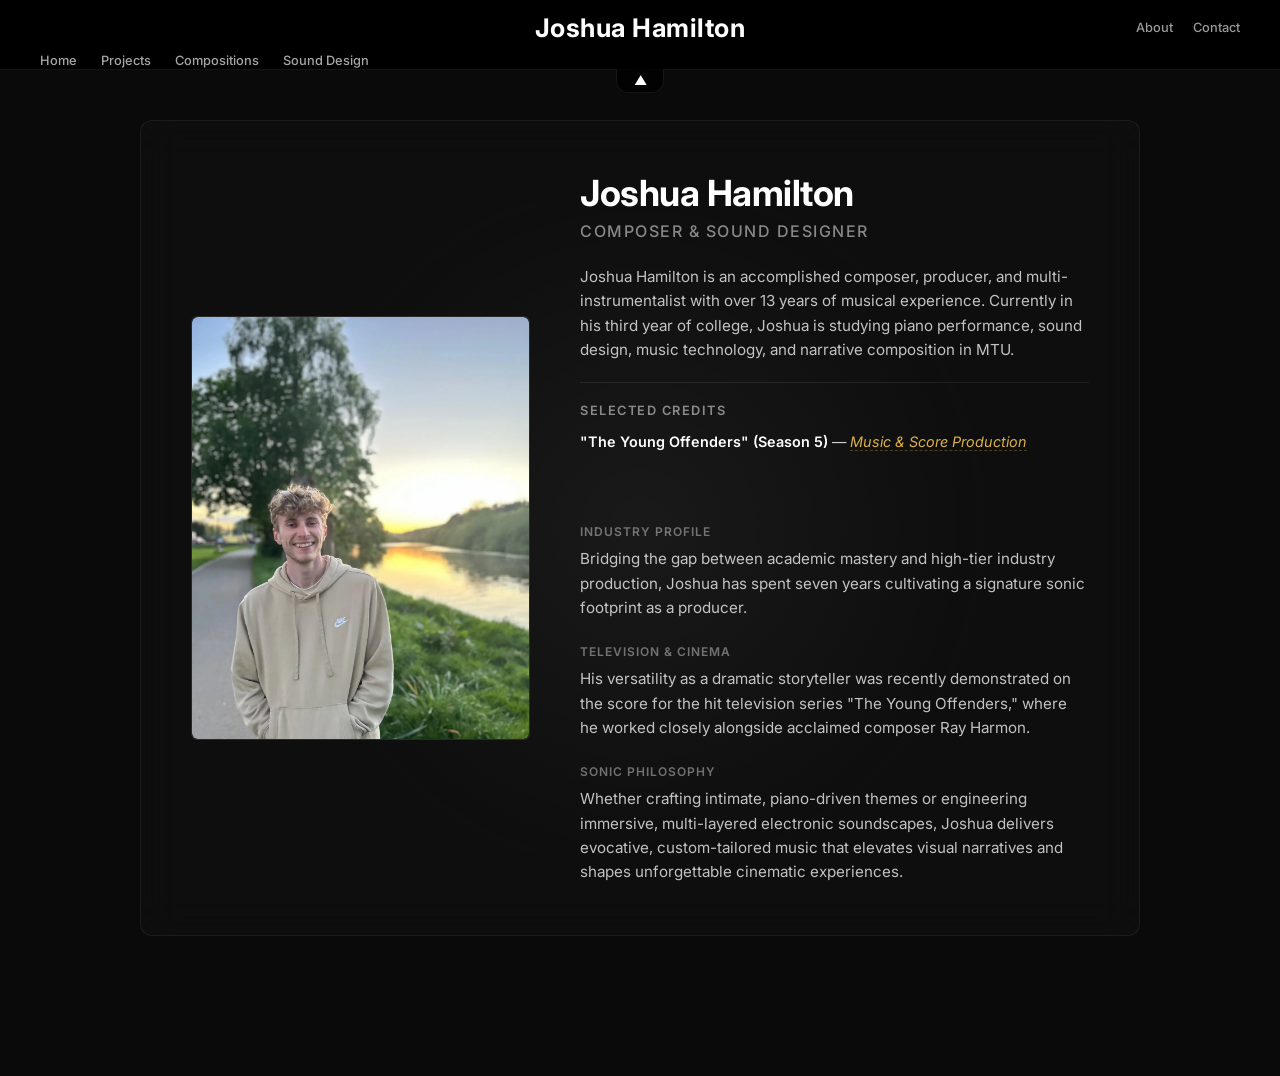
==== htmls/about.html @ 38f4ca74 "Fully Functioning Site All bugs seem to be cleared, and layout is exactly as desired." ====
<!DOCTYPE html>
<html lang="en">
<head>
    <meta charset="UTF-8">
    <meta name="viewport" content="width=device-width, initial-scale=1.0">
    <title>About | Joshua Hamilton</title>
    <link rel="preconnect" href="https://fonts.googleapis.com">
    <link rel="preconnect" href="https://fonts.gstatic.com" crossorigin>
    <link href="https://fonts.googleapis.com/css2?family=Inter:wght@400;500;600;700&display=swap" rel="stylesheet">
    <link rel="stylesheet" href="../css/styles.css">
    <style>
        .profile-image-portrait {
            width: 100%;
            height: 100%;
            object-fit: cover;
            border-radius: 6px;
            display: block;
        }

        /* -------------------------------------------------------------
           ISOLATED DROPDOWN SYSTEM: Zero Horizontal Bleeding
        ------------------------------------------------------------- */
        .dropdown-group {
            position: relative;
            display: inline-block;
        }

        #manual-header-toggle {
            transition: opacity 0.2s ease, visibility 0.2s ease;
        }

        /* -------------------------------------------------------------
           PROFILE CONTENT CARD LAYOUT
        ------------------------------------------------------------- */
        .about-credits-section {
            margin-top: 20px;
            margin-bottom: 72px;
            padding-top: 20px;
            border-top: 1px solid rgba(255, 255, 255, 0.08);
        }
        .about-credits-section h3 {
            font-size: 0.8rem;
            font-weight: 600;
            text-transform: uppercase;
            letter-spacing: 1.5px;
            color: rgba(255, 255, 255, 0.5);
            margin-bottom: 14px;
        }
        .credits-list {
            list-style: none;
            padding: 0;
            margin: 0;
            display: flex;
            flex-direction: column;
            gap: 10px;
        }
        .credits-list li {
            font-size: 0.9rem;
            color: rgba(255, 255, 255, 0.8);
            line-height: 1.4;
        }
        .credits-list strong {
            color: #ffffff;
            font-weight: 600;
        }
        .credits-list em {
            color: rgba(255, 255, 255, 0.6);
            font-style: italic;
        }

        .credit-link {
            color: #dbb04a;
            font-style: italic;
            text-decoration: none;
            border-bottom: 1px dashed rgba(219, 176, 74, 0.3);
            transition: color 0.2s ease, border-color 0.2s ease;
        }
        .credit-link:hover {
            color: #ffe082;
            border-bottom: 1px solid #ffe082;
        }
    </style>
</head>
<body>

<header id="site-navigation">
    <div class="nav-top-row">
        <a href="../home.html" class="logo" style="text-decoration: none; font-weight: 700;">Joshua Hamilton</a>
        <div class="header-actions">
            <a href="./about.html" class="action-btn" id="btn-about" style="text-decoration: none; line-height: normal; display: flex; align-items: center; color: #ffffff;">About</a>
            <a href="./contact.html" class="action-btn" id="btn-contact" style="text-decoration: none; line-height: normal; display: flex; align-items: center;">Contact</a>
        </div>
    </div>
    
    <div class="nav-bottom-row">
        <nav class="dropdown-nav">
            <a href="../home.html" class="nav-link" style="font-family: 'Inter', sans-serif; font-weight: 500; font-size: 0.8rem; color: rgba(255, 255, 255, 0.65); text-decoration: none; transition: color 0.2s ease;" onmouseover="this.style.color='#ffffff'" onmouseout="this.style.color='rgba(255, 255, 255, 0.65)'">Home</a>
            
            <!-- Projects Routing Setup -->
            <div class="dropdown-group">
                <a href="./projbuff.html" class="nav-link dropdown-trigger" style="text-decoration: none;">Projects</a>
            </div>
            
            <!-- Compositions Routing Setup -->
            <div class="dropdown-group">
                <a href="./compbuff.html" class="nav-link dropdown-trigger" style="text-decoration: none;">Compositions</a>
            </div>

            <!-- Sound Design Routing Setup -->
            <div class="dropdown-group">
                <a href="./sdbuff.html" class="nav-link dropdown-trigger" style="text-decoration: none;">Sound Design</a>
            </div>
        </nav>
    </div>

    <button id="manual-header-toggle" aria-label="Toggle Navigation Panel">
        <span class="toggle-arrow">▲</span>
    </button>
</header>

<main class="about-page-wrapper">
    <div class="about-content-card">
        <div class="about-glow-backdrop"></div>
        
        <div class="about-grid">
            <div class="about-image-column">
                <div class="profile-image-placeholder" style="padding: 0; overflow: hidden;">
                    <img src="../assets/Images/joshua-hamilton-portrait.webp" alt="Joshua Hamilton Portrait" class="profile-image-portrait">
                </div>
            </div>
            <div class="about-text-column">
                <h1>Joshua Hamilton</h1>
                <h2>Composer & Sound Designer</h2>
                <p>Joshua Hamilton is an accomplished composer, producer, and multi-instrumentalist with over 13 years of musical experience. Currently in his third year of college, Joshua is studying piano performance, sound design, music technology, and narrative composition in MTU.</p>
                
                <div class="about-credits-section">
                    <h3>Selected Credits</h3>
                    <ul class="credits-list">
                        <li><strong>"The Young Offenders" (Season 5)</strong> — <a href="./tyo.html#scene-pigeon" class="credit-link">Music & Score Production</a></li>
                    </ul>
                </div>

                <h3 class="bio-subheading" style="font-size: 0.75rem; font-weight: 600; text-transform: uppercase; letter-spacing: 1px; color: rgba(255, 255, 255, 0.4); margin-bottom: 8px;">Industry Profile</h3>
                <p>Bridging the gap between academic mastery and high-tier industry production, Joshua has spent seven years cultivating a signature sonic footprint as a producer.</p>
                
                <h3 class="bio-subheading" style="font-size: 0.75rem; font-weight: 600; text-transform: uppercase; letter-spacing: 1px; color: rgba(255, 255, 255, 0.4); margin-top: 24px; margin-bottom: 8px;">Television & Cinema</h3>
                <p>His versatility as a dramatic storyteller was recently demonstrated on the score for the hit television series "The Young Offenders," where he worked closely alongside acclaimed composer Ray Harmon.</p>
                
                <h3 class="bio-subheading" style="font-size: 0.75rem; font-weight: 600; text-transform: uppercase; letter-spacing: 1px; color: rgba(255, 255, 255, 0.4); margin-top: 24px; margin-bottom: 8px;">Sonic Philosophy</h3>
                <p>Whether crafting intimate, piano-driven themes or engineering immersive, multi-layered electronic soundscapes, Joshua delivers evocative, custom-tailored music that elevates visual narratives and shapes unforgettable cinematic experiences.</p>
            </div>
        </div>
    </div>
</main>

<script>
    (function() {
        const navPanel = document.getElementById('site-navigation');
        const toggleButton = document.getElementById('manual-header-toggle');
        if (navPanel && toggleButton) {
            toggleButton.addEventListener('click', (e) => {
                e.stopPropagation();
                e.preventDefault();
                navPanel.classList.toggle('nav-panel-hidden');
            });
        }
    })();
</script>
<script src="../javascripts/imageloader.js" defer></script>
</body>
</html>
---- css/styles.css ----
/* ==========================================
   1. GLOBAL RESET & BODY STYLES
   ========================================== */
* { 
    margin: 0; 
    padding: 0; 
    box-sizing: border-box; 
    font-family: 'Inter', 'Helvetica Neue', Arial, sans-serif; 
}
body { 
    background-color: #0a0a0a; 
    color: white; 
    padding-bottom: 80px; 
}
html { 
    scroll-behavior: smooth; 
}

/* ==========================================
   2. DUAL-ROW NAVIGATION SYSTEM (MANUAL TOGGLE)
   ========================================== */
#site-navigation {
    position: fixed;
    top: 0;
    left: 0;
    width: 100%;
    height: 70px !important; 
    background-color: #000000 !important;
    padding: 12px 40px !important;
    border-bottom: 1px solid rgba(255, 255, 255, 0.08) !important;
    z-index: 9999999 !important;
    display: flex !important;
    flex-direction: column !important;
    justify-content: space-between !important;
    overflow: visible !important; 
}

#site-navigation.nav-panel-hidden .nav-top-row,
#site-navigation.nav-panel-hidden .nav-bottom-row { 
    transform: translateY(-200px) !important; 
    opacity: 0 !important;
    pointer-events: none !important;
}

#site-navigation.nav-panel-hidden {
    height: 0px !important;
    padding-top: 0 !important;
    padding-bottom: 0 !important;
    border-bottom: 1px solid transparent !important;
    transition: height 0.4s cubic-bezier(0.16, 1, 0.3, 1), padding 0.4s cubic-bezier(0.16, 1, 0.3, 1) !important;
}

#site-navigation .nav-top-row,
#site-navigation .nav-bottom-row {
    transition: transform 0.4s cubic-bezier(0.16, 1, 0.3, 1), opacity 0.3s ease !important;
    will-change: transform, opacity;
}

#manual-header-toggle {
    position: absolute !important;
    bottom: -24px !important; 
    left: 50% !important;
    transform: translateX(-50%) !important;
    width: 48px !important;
    height: 24px !important;
    background-color: rgba(0, 0, 0, 0.75) !important;
    backdrop-filter: blur(8px) !important;
    border: 1px solid rgba(255, 255, 255, 0.08) !important;
    border-top: none !important;
    border-radius: 0 0 12px 12px !important;
    cursor: pointer !important;
    display: flex !important;
    align-items: center !important;
    justify-content: center !important;
    pointer-events: auto !important;
    z-index: 10000000 !important;
    outline: none !important;
}

#manual-header-toggle .toggle-arrow {
    color: rgb(255, 255, 255) !important;
    font-size: 0.8rem !important;
    display: inline-block !important;
    transition: transform 0.3s cubic-bezier(0.16, 1, 0.3, 1) !important;
}

#manual-header-toggle:hover .toggle-arrow {
    color: #ffffff !important;
}

#site-navigation.nav-panel-hidden #manual-header-toggle .toggle-arrow {
    transform: rotate(180deg) !important;
}

#site-navigation.nav-panel-hidden #manual-header-toggle {
    bottom: -24px !important;
    position: fixed !important;
    top: 0 !important;
    height: 24px !important;
}

.nav-top-row {
    display: grid !important;
    grid-template-columns: 1fr auto 1fr !important; 
    align-items: center !important;
    width: 100% !important;
}

#site-navigation .logo {
    grid-column: 2 !important; 
    font-family: 'Inter', sans-serif !important;
    font-weight: 700 !important;
    font-size: 1.6rem !important; 
    letter-spacing: 0.5px !important;
    color: #ffffff !important;
    text-align: center !important;
    white-space: nowrap !important;
}

.header-actions {
    grid-column: 3 !important;
    display: flex !important;
    gap: 20px !important;
    justify-content: flex-end !important; 
}

.action-btn {
    background: none !important;
    color: rgba(255, 255, 255, 0.6) !important;
    border: none !important;
    padding: 0 !important;
    font-family: 'Inter', sans-serif !important;
    font-size: 0.8rem !important; 
    font-weight: 500 !important;
    cursor: pointer !important;
    transition: color 0.2s ease !important;
}
.action-btn:hover {
    color: #ffffff !important;
}

.nav-bottom-row {
    display: flex !important;
    width: 100% !important;
    justify-content: flex-start !important;
    margin-top: 4px !important;
}

.dropdown-nav {
    display: flex !important;
    gap: 24px !important;
    align-items: center !important;
}

/* ==========================================
   3. SIMPLIFIED NAVIGATION TRADITIONAL TRIGGER LINK
   ========================================== */
.dropdown-group {
    position: relative !important;
    display: flex !important;
    align-items: center !important;
}

.dropdown-trigger {
    font-family: 'Inter', sans-serif !important;
    font-weight: 500 !important;
    font-size: 0.8rem !important;
    color: rgba(255, 255, 255, 0.65) !important;
    background: none !important;
    border: none !important;
    cursor: pointer !important;
    display: flex !important;
    align-items: center !important;
    padding: 6px 0 !important; 
    text-transform: capitalize !important;
    transition: color 0.2s ease !important;
    text-decoration: none !important;
}

.dropdown-trigger:hover {
    color: #ffffff !important;
}

/* Dropdown menus and arrows completely disabled site-wide */
.dropdown-menu, 
.dropdown-trigger .arrow {
    display: none !important;
}

/* ==========================================
   4. LAYOUT SECTIONS & INTERACTIVE CANVAS
   ========================================== */
.theme-section { 
    height: 100vh; 
    width: 100%; 
    display: flex; 
    flex-direction: column; 
    align-items: center; 
    justify-content: center; 
    text-align: center; 
    scroll-snap-align: start; 
    transition: background 0.5s ease; 
}
#theme-1 { background-color: #1a1a2e; }
#theme-2 { background-color: #16213e; }
#theme-3 { background-color: #0f3460; }
.content h2 { font-size: 3rem; margin-bottom: 1rem; letter-spacing: 2px; }

#sound-design-container { overflow-y: scroll; height: 100vh; scroll-snap-type: y proximity; }
.soundscape-section { 
    position: relative; 
    width: 100%; 
    height: 100vh; 
    background-color: #0a0a0a; 
    overflow: hidden; 
    display: flex !important; 
    justify-content: center !important; 
    align-items: center !important; 
    scroll-snap-align: center; 
    z-index: 1; 
    padding-top: 70px !important; 
    padding-bottom: 0 !important; 
}
.soundscape-section::before { 
    content: ''; 
    position: absolute; 
    top: 0; 
    left: 0; 
    width: 100%; 
    height: 100%; 
    background-size: cover; 
    background-position: center; 
    filter: blur(25px) brightness(0.85); 
    transform: scale(1.1); 
    z-index: 1; 
}

.soundscape-canvas { position: relative; width: 100%; max-width: 1200px; aspect-ratio: 3 / 2; z-index: 2; }
#savannah-soundscape::before { background-image: url('https://blogroll.oceanwp.org/wp-content/uploads/2023/06/owp-hope-africa-blog-item-003.jpg'); mask-image: linear-gradient(to bottom, rgba(0,0,0,1) 85%, rgba(0,0,0,0) 100%); -webkit-mask-image: linear-gradient(to bottom, rgba(0,0,0,1) 85%, rgba(0,0,0,0) 100%); }
.canvas-savannah { background: url('https://blogroll.oceanwp.org/wp-content/uploads/2023/06/owp-hope-africa-blog-item-003.jpg') no-repeat center center; background-size: contain; mask-image: linear-gradient(to bottom, rgba(0,0,0,1) 94%, rgba(0,0,0,0) 100%); -webkit-mask-image: linear-gradient(to bottom, rgba(0,0,0,1) 94%, rgba(0,0,0,0) 100%); }

#rainforest-soundscape::before { background-image: url('https://images.stockcake.com/public/0/8/a/08a8de0b-de68-4290-ad59-de0b2236faf2/misty-forest-stream-stockcake.jpg'); mask-image: linear-gradient(to top, rgba(0,0,0,1) 85%, rgba(0,0,0,0) 100%); -webkit-mask-image: linear-gradient(to top, rgba(0,0,0,1) 85%, rgba(0,0,0,0) 100%); }
.canvas-rainforest { background: url('https://images.stockcake.com/public/0/8/a/08a8de0b-de68-4290-ad59-de0b2236faf2/misty-forest-stream-stockcake.jpg') no-repeat center center; background-size: contain; mask-image: linear-gradient(to top, rgba(0,0,0,1) 94%, rgba(0,0,0,0) 100%); -webkit-mask-image: linear-gradient(to top, rgba(0,0,0,1) 94%, rgba(0,0,0,0) 100%); }

.hidden { display: none !important; }

/* ==========================================
   5. AMBIENT BACKDROP GLOW SYSTEM & IMAGERY HOVER
   ========================================== */
.video-container {
    position: relative !important;
    overflow: visible !important; 
    width: fit-content !important;
    max-width: 100% !important;
    display: flex !important;
    flex-direction: column !important;
    align-items: center !important;
    justify-content: center !important;
    margin-left: auto !important;
    margin-right: auto !important;
}

.video-container video {
    width: 100% !important;
    height: auto !important;
    max-width: 85vw !important;     
    max-height: 55vh !important;    
    object-fit: contain !important; 
    border-radius: 4px;
    padding: 10px !important; 
    background-color: #000000 !important; 
    border: 3px solid rgba(255, 255, 255, 0.553) !important; 
    border-radius: 8px !important;
    box-shadow: 0 20px 40px rgba(65, 60, 60, 0.6) !important;
}

.video-backdrop {
    position: absolute !important;
    top: -5% !important;
    left: -5% !important;
    width: 110% !important; 
    height: 110% !important;
    z-index: -1 !important; 
    filter: blur(50px) brightness(5.5) contrast(1.1) !important;
    object-fit: fill !important;
    pointer-events: none !important;
    opacity: 0.65 !important;
    transition: filter 0.5s ease !important;
}

.progress-bar-container {
    width: 100% !important;
    height: 6px !important;
    margin-top: 16px !important; 
    background: rgba(255, 255, 255, 0.2);
    border-radius: 3px;
    cursor: pointer !important;
    pointer-events: auto !important;
    position: relative !important;
    z-index: 100 !important;
}

.cosmic-audio-card .card-space-bg {
    position: absolute;
    top: 0;
    left: 0;
    width: 100%;
    height: 100%;
    background-size: cover;
    background-position: center;
    opacity: 0.15;
    z-index: -1;
    pointer-events: none;
    mix-blend-mode: lighten;
    filter: brightness(0.6); 
    transition: opacity 0.4s cubic-bezier(0.16, 1, 0.3, 1), 
                filter 0.4s cubic-bezier(0.16, 1, 0.3, 1), 
                transform 0.4s cubic-bezier(0.16, 1, 0.3, 1);
}

.cosmic-audio-card:hover .card-space-bg {
    opacity: 0.65; 
    filter: brightness(1); 
    transform: scale(1.03); 
}

/* ==========================================
   6. INTERACTIVE HOTSPOTS & HUD INTERFACE
   ========================================== */
.global-hud-interface { position: fixed; left: 40px; top: 130px; width: 320px; z-index: 200; display: flex; flex-direction: column; }
.sticky-info-box { background: rgba(10, 10, 10, 0.35); padding: 20px; border-radius: 10px 10px 0 0; backdrop-filter: blur(12px); border: 1px solid rgba(255, 255, 255, 0.15); border-bottom: none; }
.master-control-deck { background: rgba(10, 10, 10, 0.35); padding: 0 20px 20px 20px; border-radius: 0 0 10px 10px; backdrop-filter: blur(12px); border: 1px solid rgba(255, 255, 255, 0.15); border-top: none; display: flex; flex-direction: column; gap: 12px; }
.control-btn { background: rgba(255, 255, 255, 0.08); color: white; border: 1px solid rgba(255, 255, 255, 0.15); padding: 10px 16px; font-family: 'Inter', sans-serif; font-size: 0.85rem; font-weight: 600; border-radius: 6px; display: flex; align-items: center; justify-content: center; gap: 8px; width: 100%; transition: all 0.2s ease; cursor: pointer; }
.control-btn:hover { background: white; color: black; border-color: white; }
.control-btn.active { background: rgba(46, 213, 115, 0.75); color: white; border-color: #2ed573; }

.hotspot { position: absolute; background: rgba(0, 0, 0, 0.7); color: white; border: 1px solid rgba(255, 255, 255, 0.3); padding: 8px 18px 8px 35px; border-radius: 30px; cursor: pointer; font-family: 'Inter', sans-serif; font-weight: 500; letter-spacing: 0.3px; font-size: 0.85rem; display: flex; align-items: center; transition: all 0.3s ease; z-index: 20; }
.hotspot:hover, .hotspot.playing { background: rgba(255, 255, 255, 0.9); color: black; }
.pulse { position: absolute; left: 12px; width: 10px; height: 10px; background-color: #ff4757; border-radius: 50%; box-shadow: 0 0 0 0 rgba(255, 71, 87, 0.7); animation: pulse-animation 2s infinite; }
.hotspot.playing .pulse { background-color: #2ed573; box-shadow: 0 0 0 0 rgba(46, 213, 115, 0.7); }

@keyframes pulse-animation {
    0% { transform: scale(0.95); box-shadow: 0 0 0 0 rgba(255, 71, 87, 0.7); }
    70% { transform: scale(1); box-shadow: 0 0 0 10px rgba(255, 71, 87, 0); }
    100% { transform: scale(0.95); box-shadow: 0 0 0 0 rgba(255, 71, 87, 0); }
}

/* ==========================================
   7. PERSISTENT AUDIO PLAYER
   ========================================== */
#persistent-player { position: fixed; bottom: 0; left: 0; width: 100%; height: 80px; background-color: rgba(0, 0, 0, 0.85); backdrop-filter: blur(10px); display: flex; align-items: center; justify-content: center; border-top: 1px solid #333; z-index: 1000; }
.player-controls { display: flex; align-items: center; gap: 20px; }
button { padding: 10px 20px; font-size: 1rem; cursor: pointer; background-color: white; color: black; border: none; border-radius: 5px; font-weight: bold; transition: background 0.2s; }
button:hover { background-color: #ccc; }

.mobile-scene-info { display: none; }
.mobile-controls { display: flex; gap: 10px; justify-content: center; margin-top: 15px; }

/* ==========================================
   8. RESPONSIVE MOBILE BREAKPOINTS (PC SHIELDED)
   ========================================== */
@media (max-width: 950px) {
    #site-navigation { 
        padding: 12px 20px !important; 
        height: auto !important;
    }
    
    .nav-top-row {
        display: flex !important;
        flex-direction: row !important;
        align-items: center !important;
        justify-content: space-between !important; 
        width: 100% !important;
        gap: 16px !important;
    }
    
    #site-navigation .logo { 
        margin: 0 !important;
        font-size: 1.1rem !important; 
        text-align: left !important;
        white-space: nowrap !important; 
    }
    
    .header-actions {
        position: relative !important;
        right: auto !important;
        margin-top: 0 !important;
        gap: 16px !important;
        display: flex !important;
        justify-content: flex-end !important;
    }
    
    .dropdown-nav {
        margin-top: 12px !important;
        gap: 16px !important;
    }

    #manual-header-toggle {
        bottom: -24px !important;
        top: auto !important;
    }
    
    .content h2 { font-size: 2rem; padding: 0 15px; }
    .content p { font-size: 0.9rem; padding: 0 15px; }
    #persistent-player { height: auto; min-height: 80px; padding: 15px 0; }
    .player-controls { flex-direction: column; gap: 8px; }
    button { padding: 8px 16px; font-size: 0.9rem; }
    #track-title { font-size: 0.85rem; }

    .global-hud-interface,
    #comp-dynamic-hud,
    .pc-only-hud { 
        display: none !important; 
    }

    .mobile-scene-info {
        display: block;
        position: absolute;
        top: 150px; 
        width: 100%;
        text-align: center;
        z-index: 10;
        padding: 0 20px;
    }
    .mobile-scene-info h2 { font-size: 1.5rem; margin-bottom: 5px; text-shadow: 0 2px 6px rgba(0,0,0,0.9); }
    .mobile-scene-info p { font-size: 0.85rem; color: #ddd; text-shadow: 0 1px 4px rgba(0,0,0,0.9); }
    
    .mobile-controls .control-btn { width: auto !important; padding: 8px 16px !important; }
    .soundscape-canvas { width: 95% !important; height: auto !important; margin-top: 150px; }

    .hotspot { padding: 6px 12px 6px 28px !important; font-size: 0.75rem !important; }
    .pulse { left: 8px !important; width: 10px !important; height: 10px !important; }

    html, body {
        scroll-snap-type: y mandatory !important;
        scroll-behavior: smooth !important;
        height: 100% !important;
        overflow-y: scroll !important;
    }

    .soundscape-section {
        height: 100vh !important;
        min-height: 100vh !important;
        scroll-snap-align: start !important; 
        scroll-snap-stop: always !important;
        padding-top: 85px !important;         
        padding-bottom: 25px !important;
        display: flex !important;
        flex-direction: column !important;
        justify-content: center !important;   
    }
}

/* ==========================================
   9. MOBILE LANDSCAPE VIDEO OPTIMISATION
   ========================================== */
@media (max-width: 950px) and (orientation: landscape) {
    .video-container video {
        max-width: 90vw !important;     
        max-height: 70vh !important;    
        padding: 4px !important;        
    }
}

/* ==========================================
   10. DEDICATED ABOUT PAGE CONTENT LAYOUT
   ========================================== */
.about-page-wrapper {
    width: 100%;
    min-height: 100vh;
    display: flex;
    align-items: center;
    justify-content: center;
    padding: 120px 40px 60px 40px; 
    background-color: #0a0a0a;
    box-sizing: border-box;
}

.about-content-card {
    position: relative;
    width: 100%;
    max-width: 1000px;
    background: rgba(20, 20, 20, 0.4);
    border: 1px solid rgba(255, 255, 255, 0.06);
    border-radius: 12px;
    padding: 50px;
    backdrop-filter: blur(20px);
    overflow: hidden;
}

.about-glow-backdrop {
    position: absolute;
    top: 50%;
    left: 50%;
    transform: translate(-50%, -50%);
    width: 80%;
    height: 80%;
    background: radial-gradient(circle, rgba(255, 255, 255, 0.05) 0%, rgba(0, 0, 0, 0) 70%);
    z-index: -1;
    pointer-events: none;
}

.about-grid {
    display: grid;
    grid-template-columns: 1fr 1.5fr;
    gap: 50px;
    align-items: center;
}

.profile-image-placeholder {
    width: 100%;
    aspect-ratio: 4 / 5;
    background-color: #111111;
    border: 1px solid rgba(255, 255, 255, 0.1);
    border-radius: 6px;
    display: flex;
    align-items: center;
    justify-content: center;
    color: rgba(255, 255, 255, 0.3);
    font-size: 0.85rem;
    font-weight: 500;
    text-transform: uppercase;
    letter-spacing: 1px;
}

.about-text-column h1 {
    font-size: 2.25rem;
    font-weight: 700;
    letter-spacing: -0.5px;
    margin-bottom: 6px;
    color: #ffffff;
}

.about-text-column h2 {
    font-size: 1rem;
    font-weight: 500;
    text-transform: uppercase;
    letter-spacing: 1.5px;
    color: rgba(255, 255, 255, 0.5);
    margin-bottom: 24px;
}

.about-text-column p {
    font-size: 0.95rem;
    line-height: 1.6;
    color: rgba(255, 255, 255, 0.75);
    margin-bottom: 16px;
}
.about-text-column p:last-child {
    margin-bottom: 0;
}

@media (max-width: 850px) {
    .about-page-wrapper {
        padding: 100px 20px 40px 20px;
    }
    .about-content-card {
        padding: 30px 20px;
    }
    .about-grid {
        grid-template-columns: 1fr; 
        gap: 30px;
    }
    .profile-image-placeholder {
        max-width: 280px;
        margin: 0 auto; 
    }
    .about-text-column h1 {
        font-size: 1.8rem;
    }
}
.bio-subheading {
    font-size: 0.75rem;
    font-weight: 600;
    text-transform: uppercase;
    letter-spacing: 1px;
    color: rgba(255, 255, 255, 0.4);
    margin-top: 24px;
    margin-bottom: 8px;
}
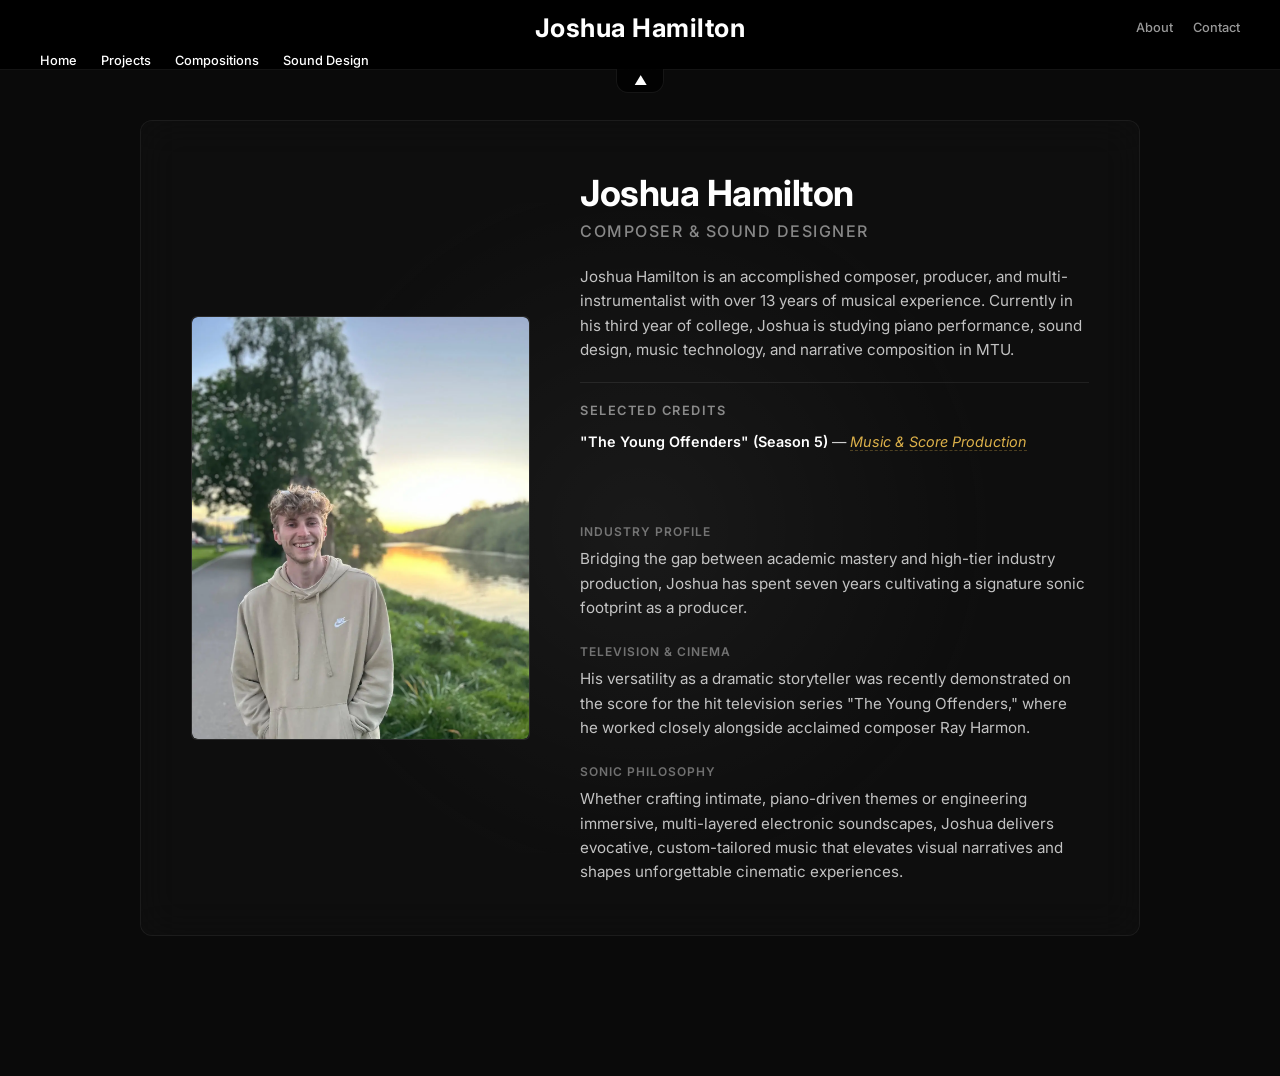
==== commit a0303021: "ss ss" ====
--- a/htmls/about.html
+++ b/htmls/about.html
@@ -85,7 +85,7 @@
 
 <header id="site-navigation">
     <div class="nav-top-row">
-        <a href="../home.html" class="logo" style="text-decoration: none; font-weight: 700;">Joshua Hamilton</a>
+        <a href="../index.html" class="logo" style="text-decoration: none; font-weight: 700;">Joshua Hamilton</a>
         <div class="header-actions">
             <a href="./about.html" class="action-btn" id="btn-about" style="text-decoration: none; line-height: normal; display: flex; align-items: center; color: #ffffff;">About</a>
             <a href="./contact.html" class="action-btn" id="btn-contact" style="text-decoration: none; line-height: normal; display: flex; align-items: center;">Contact</a>
@@ -94,19 +94,16 @@
     
     <div class="nav-bottom-row">
         <nav class="dropdown-nav">
-            <a href="../home.html" class="nav-link" style="font-family: 'Inter', sans-serif; font-weight: 500; font-size: 0.8rem; color: rgba(255, 255, 255, 0.65); text-decoration: none; transition: color 0.2s ease;" onmouseover="this.style.color='#ffffff'" onmouseout="this.style.color='rgba(255, 255, 255, 0.65)'">Home</a>
+           <a href="/index.html" class="nav-link" style="font-family: 'Inter', sans-serif; font-weight: 500; font-size: 0.8rem; color: rgba(255, 255, 255, 0.65); text-decoration: none; transition: color 0.2s ease;" onmouseover="this.style.color='#ffffff'" onmouseout="this.style.color='rgba(255, 255, 255, 0.65)'">Home</a>
             
-            <!-- Projects Routing Setup -->
             <div class="dropdown-group">
                 <a href="./projbuff.html" class="nav-link dropdown-trigger" style="text-decoration: none;">Projects</a>
             </div>
             
-            <!-- Compositions Routing Setup -->
             <div class="dropdown-group">
                 <a href="./compbuff.html" class="nav-link dropdown-trigger" style="text-decoration: none;">Compositions</a>
             </div>
 
-            <!-- Sound Design Routing Setup -->
             <div class="dropdown-group">
                 <a href="./sdbuff.html" class="nav-link dropdown-trigger" style="text-decoration: none;">Sound Design</a>
             </div>
@@ -167,5 +164,24 @@
     })();
 </script>
 <script src="../javascripts/imageloader.js" defer></script>
+
+<script>
+    window.addEventListener('load', () => {
+        const queueExecutionMethod = window.requestIdleCallback || function(cb) { setTimeout(cb, 2000); };
+        queueExecutionMethod(() => {
+            const secondaryPool = [
+                '../assets/audio/GENESIS/1 IN THE BEGINNING.mp3',
+                '../assets/audio/PSYCHOLOGY/psychology.mp3',
+                '../assets/audio/CLOCKS/clocks.mp3',
+                '../assets/audio/LIVE WILD/live wild.mp3'
+            ];
+            secondaryPool.forEach((audioUrl) => {
+                const backgroundFetch = new Audio();
+                backgroundFetch.src = audioUrl;
+                backgroundFetch.preload = 'auto';
+            });
+        });
+    });
+</script>
 </body>
 </html>
--- a/css/styles.css
+++ b/css/styles.css
@@ -577,4 +577,14 @@
     color: rgba(255, 255, 255, 0.4);
     margin-top: 24px;
     margin-bottom: 8px;
+}
+/* ==========================================
+   11. GLOBAL VISITED NAV LINK PATCH
+   ========================================== */
+#site-navigation .nav-link,
+#site-navigation .nav-link:visited,
+#site-navigation .nav-link:active,
+#site-navigation .nav-link:hover {
+    color: #ffffff !important;
+    text-decoration: none !important;
 }
